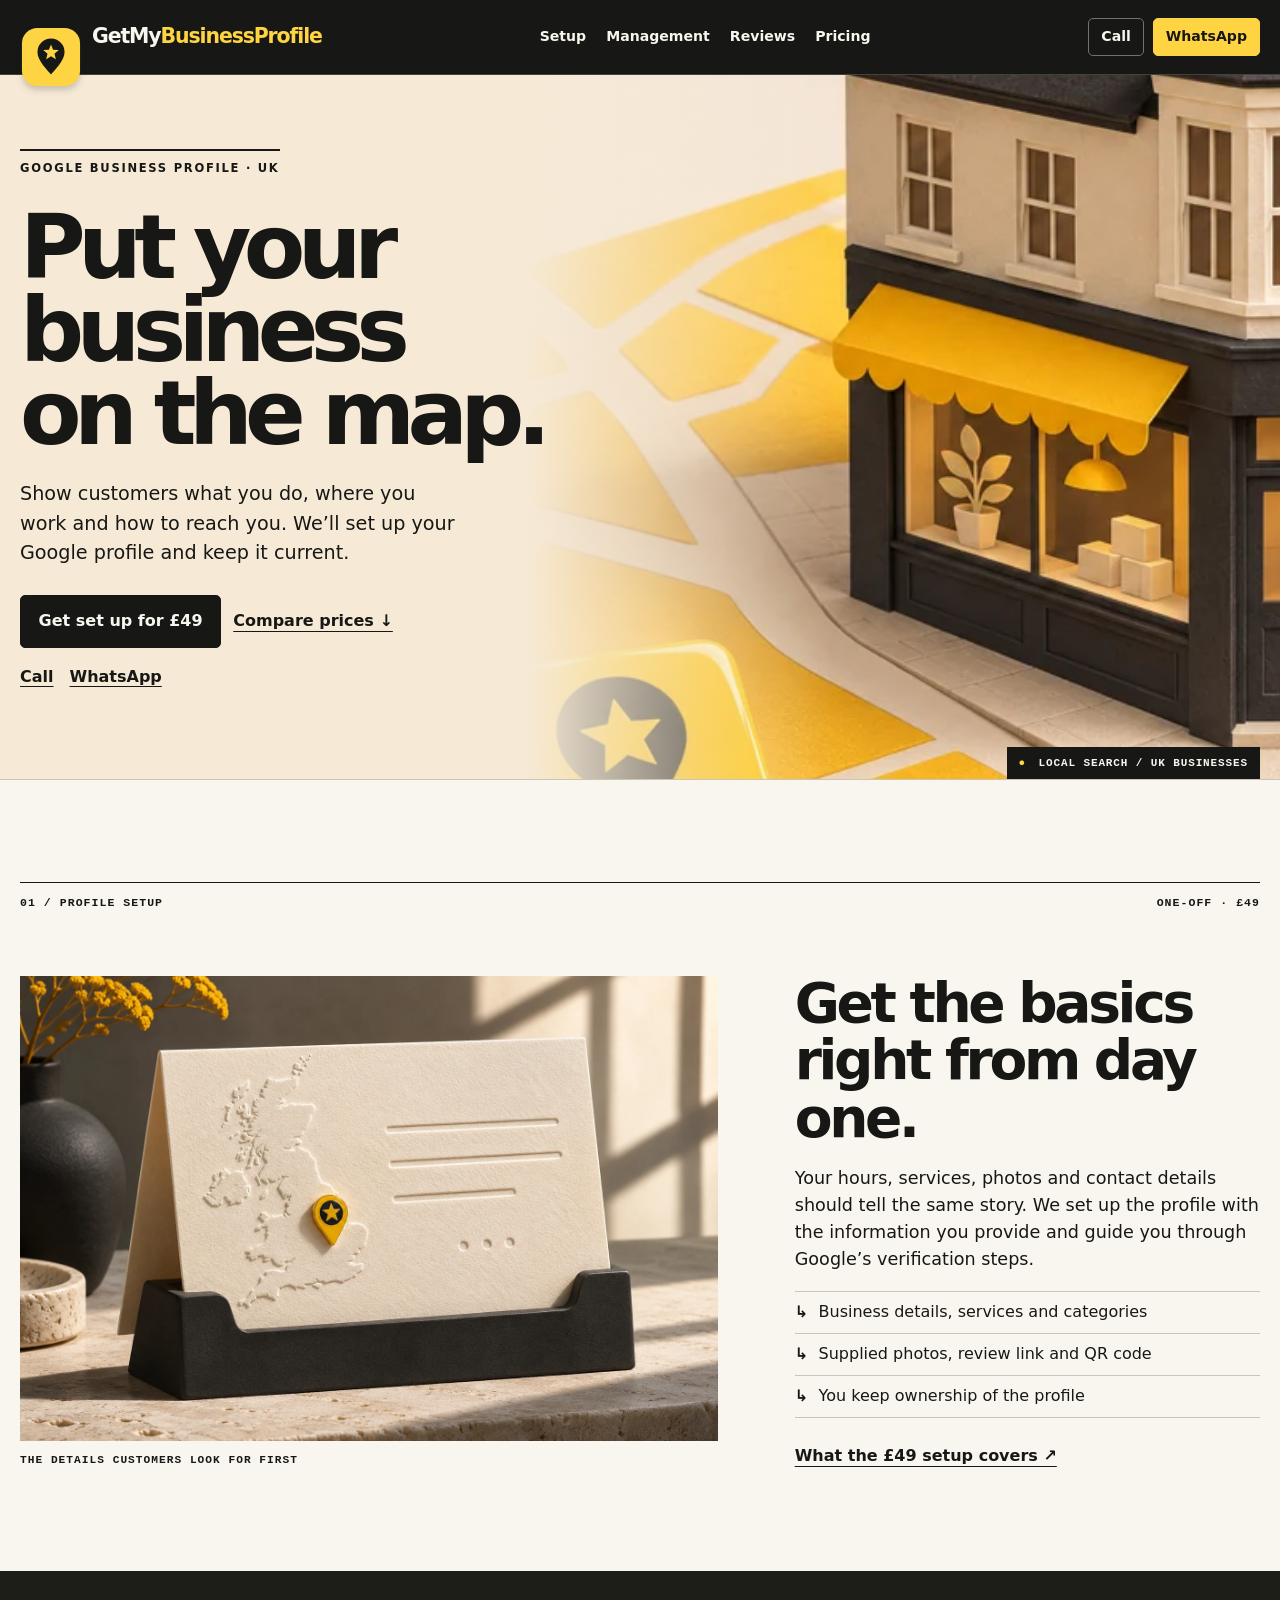
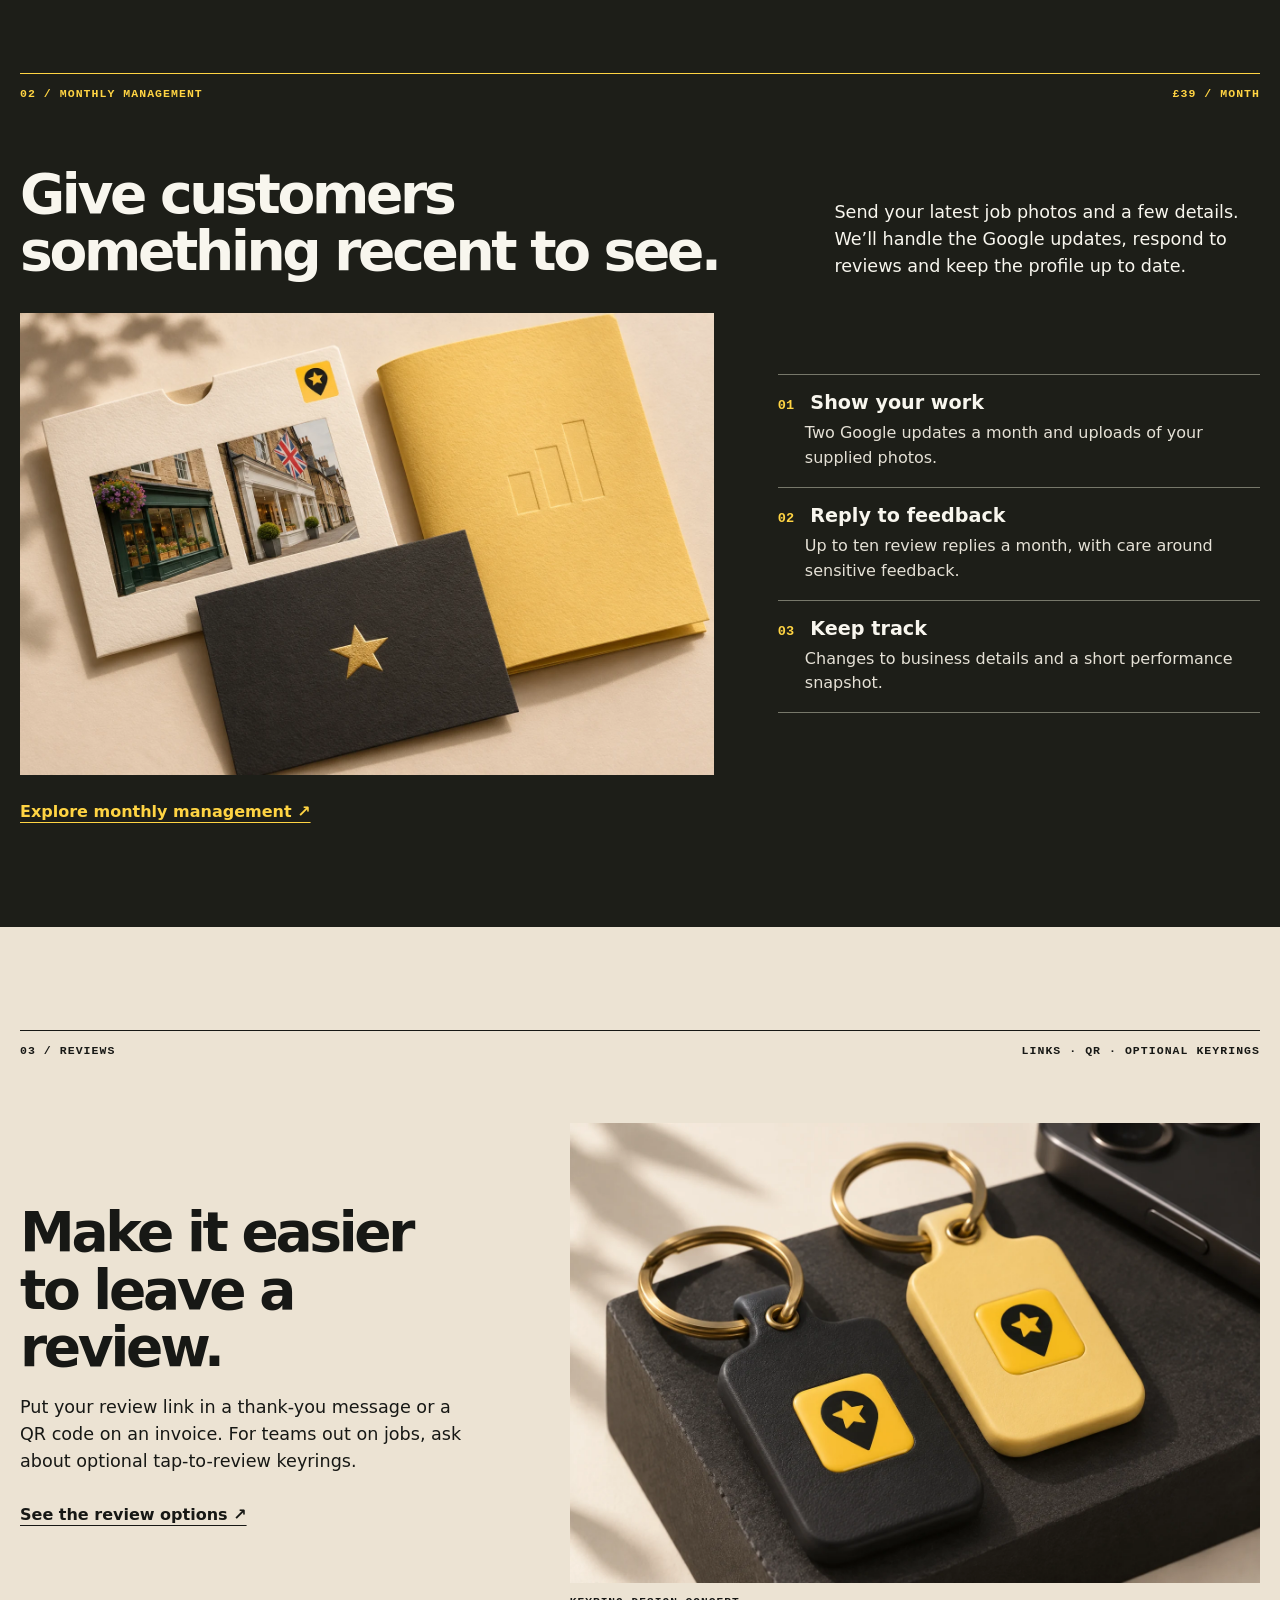
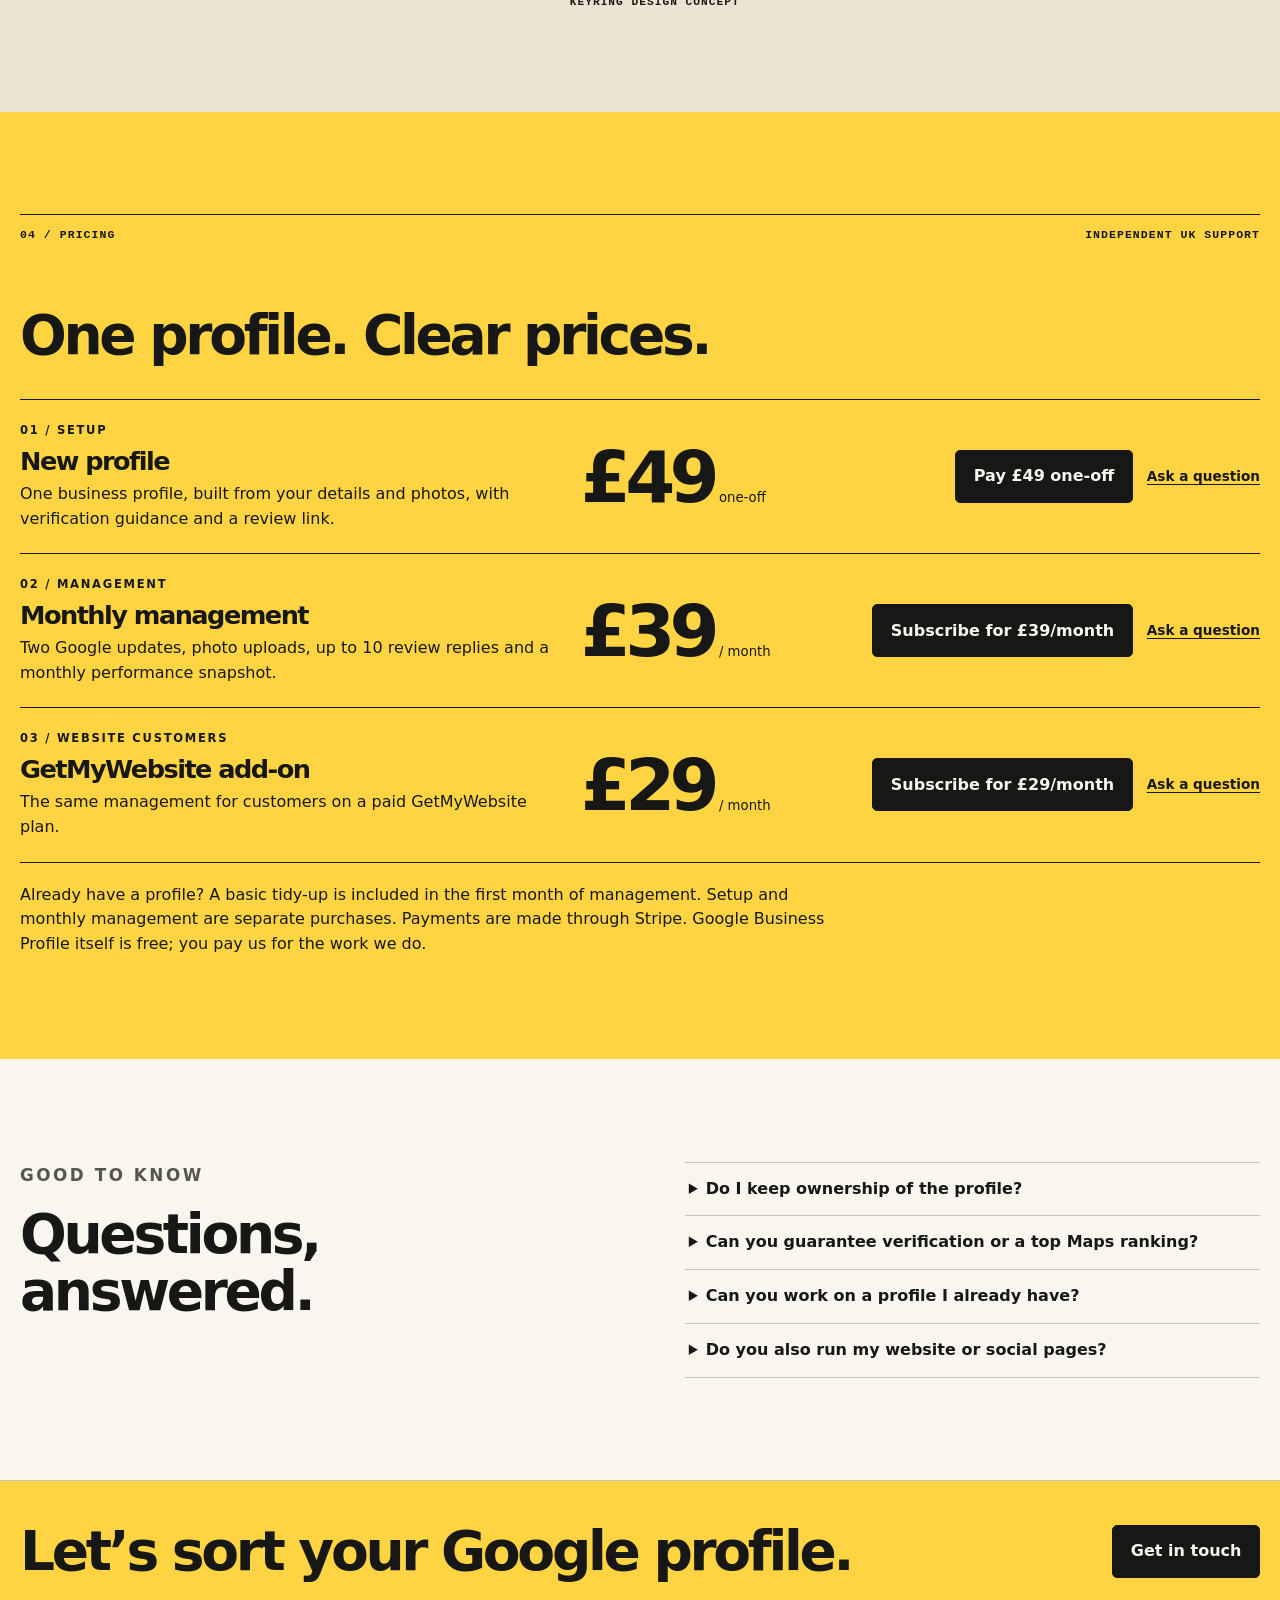
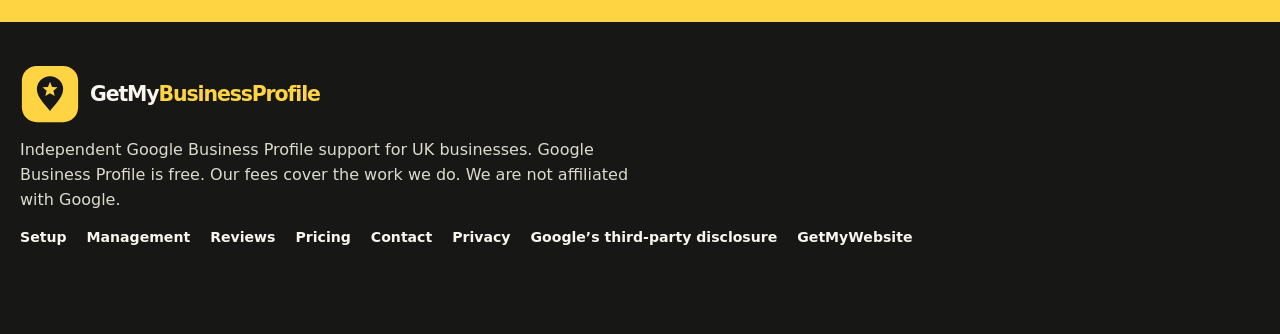
==== index.html @ 60c7c586 "Add GetMyBusinessProfile website" ====
<!doctype html><html lang="en-GB"><head><meta charset="utf-8"><meta name="viewport" content="width=device-width,initial-scale=1"><title>Google Business Profile Setup &amp; Management UK | GetMyBusinessProfile</title><meta name="description" content="Get help with Google Business Profile setup for £49 and management for £39 per month. UK service for updates, photos, review replies and reporting."><meta name="robots" content="index,follow,max-image-preview:large"><link rel="canonical" href="https://getmybusinessprofile.co.uk/">
<meta property="og:type" content="website"><meta property="og:locale" content="en_GB"><meta property="og:site_name" content="GetMyBusinessProfile"><meta property="og:title" content="Google Business Profile Setup &amp; Management UK | GetMyBusinessProfile"><meta property="og:description" content="Get help with Google Business Profile setup for £49 and management for £39 per month. UK service for updates, photos, review replies and reporting."><meta property="og:url" content="https://getmybusinessprofile.co.uk/"><meta property="og:image" content="https://getmybusinessprofile.co.uk/assets/share.jpg"><meta property="og:image:secure_url" content="https://getmybusinessprofile.co.uk/assets/share.jpg"><meta property="og:image:width" content="1200"><meta property="og:image:height" content="630"><meta property="og:image:alt" content="GetMyBusinessProfile: £49 setup and £39 monthly management beside a miniature shop">
<meta name="twitter:card" content="summary_large_image"><meta name="twitter:title" content="Google Business Profile Setup &amp; Management UK | GetMyBusinessProfile"><meta name="twitter:description" content="Get help with Google Business Profile setup for £49 and management for £39 per month. UK service for updates, photos, review replies and reporting."><meta name="twitter:image" content="https://getmybusinessprofile.co.uk/assets/share.jpg"><meta name="twitter:image:alt" content="GetMyBusinessProfile setup and management prices">
<link rel="icon" href="./assets/brand/favicon.svg" type="image/svg+xml"><link rel="stylesheet" href="./style.css"><script src="./contact-config.js" defer></script><script src="./site.js" defer></script><script type="application/ld+json">{"@context": "https://schema.org", "@graph": [{"@type": "Organization", "@id": "https://getmybusinessprofile.co.uk/#organisation", "name": "GetMyBusinessProfile", "url": "https://getmybusinessprofile.co.uk/", "logo": "https://getmybusinessprofile.co.uk/assets/brand/icon.svg", "areaServed": {"@type": "Country", "name": "United Kingdom"}, "telephone": "+447367856186"}, {"@type": "WebSite", "@id": "https://getmybusinessprofile.co.uk/#website", "url": "https://getmybusinessprofile.co.uk/", "name": "GetMyBusinessProfile", "publisher": {"@id": "https://getmybusinessprofile.co.uk/#organisation"}, "inLanguage": "en-GB"}, {"@type": "WebPage", "@id": "https://getmybusinessprofile.co.uk/#page", "url": "https://getmybusinessprofile.co.uk/", "name": "Google Business Profile Setup & Management UK | GetMyBusinessProfile", "description": "Get help with Google Business Profile setup for £49 and management for £39 per month. UK service for updates, photos, review replies and reporting.", "inLanguage": "en-GB", "isPartOf": {"@id": "https://getmybusinessprofile.co.uk/#website"}}]}</script></head><body><a class="skip" href="#main">Skip to content</a><header class="header"><div class="wrap nav-inner"><a class="wordmark" href="./" aria-label="GetMyBusinessProfile home"><img src="./assets/brand/icon.svg" alt="" width="60" height="60"><span>GetMy<b>BusinessProfile</b></span></a><button type="button" class="menu" aria-expanded="false" aria-controls="navigation">Menu</button><nav id="navigation" aria-label="Main"><a href="./google-business-profile-setup/">Setup</a><a href="./google-business-profile-management/">Management</a><a href="./google-review-keyrings/">Reviews</a><a href="./#pricing">Pricing</a></nav><div class="head-contact"><a href="tel:+447367856186">Call</a><a href="https://wa.me/447367856186?text=Hello%2C%20I%27d%20like%20help%20with%20my%20Google%20Business%20Profile.">WhatsApp</a></div></div></header><main id="main">
<section class="hero flagship" aria-labelledby="home-heading">
 <picture><source media="(max-width:620px)" srcset="./assets/artwork/hero-mobile.webp"><img src="./assets/artwork/hero.webp" width="1536" height="1024" alt="Miniature British corner shop on a yellow street map" fetchpriority="high"></picture>
 <div class="wrap flagship-inner"><div class="flagship-copy"><p class="eyebrow">GOOGLE BUSINESS PROFILE · UK</p>
 <h1 id="home-heading">Put your business <em>on the map.</em></h1>
 <p>Show customers what you do, where you work and how to reach you. We’ll set up your Google profile and keep it current.</p>
 <div class="actions"><a class="button " href="https://buy.stripe.com/6oU7sMepaanxh0xfvUf3a0g">Get set up for £49</a><a class="text-link" href="#pricing">Compare prices ↓</a></div>
 <div class="hero-contact"><a href="tel:+447367856186">Call</a><a href="https://wa.me/447367856186?text=Hello%2C%20I%27d%20like%20help%20with%20my%20Google%20Business%20Profile.">WhatsApp</a></div></div>
 <div class="map-label"><span aria-hidden="true">●</span> LOCAL SEARCH / UK BUSINESSES</div></div>
</section>
<section class="setup-story"><div class="wrap"><div class="section-index"><span>01 / PROFILE SETUP</span><span>ONE-OFF · £49</span></div>
 <div class="setup-layout"><figure class="setup-figure"><img src="./assets/artwork/profile-setup.webp" alt="Embossed business information card with a branded location pin" width="1536" height="1024" loading="lazy" decoding="async"><figcaption>THE DETAILS CUSTOMERS LOOK FOR FIRST</figcaption></figure>
 <div class="setup-copy"><h2>Get the basics right from day one.</h2><p>Your hours, services, photos and contact details should tell the same story. We set up the profile with the information you provide and guide you through Google’s verification steps.</p><ul><li>Business details, services and categories</li><li>Supplied photos, review link and QR code</li><li>You keep ownership of the profile</li></ul><a class="text-link" href="./google-business-profile-setup/">What the £49 setup covers ↗</a></div></div></div></section>
<section class="monthly-story"><div class="wrap"><div class="section-index"><span>02 / MONTHLY MANAGEMENT</span><span>£39 / MONTH</span></div>
 <div class="monthly-heading"><h2>Give customers<br>something recent to see.</h2><p>Send your latest job photos and a few details. We’ll handle the Google updates, respond to reviews and keep the profile up to date.</p></div>
 <div class="monthly-layout"><div class="monthly-media"><img src="./assets/artwork/monthly-management.webp" alt="Branded stationery representing job photos, review replies and reporting" width="1536" height="1024" loading="lazy" decoding="async"></div>
 <dl class="monthly-ledger"><div><dt>01 <span>Show your work</span></dt><dd>Two Google updates a month and uploads of your supplied photos.</dd></div><div><dt>02 <span>Reply to feedback</span></dt><dd>Up to ten review replies a month, with care around sensitive feedback.</dd></div><div><dt>03 <span>Keep track</span></dt><dd>Changes to business details and a short performance snapshot.</dd></div></dl></div>
 <a class="text-link" href="./google-business-profile-management/">Explore monthly management ↗</a></div></section>
<section class="review-story"><div class="wrap"><div class="section-index"><span>03 / REVIEWS</span><span>LINKS · QR · OPTIONAL KEYRINGS</span></div>
 <div class="review-layout"><div><h2>Make it easier to leave a review.</h2><p>Put your review link in a thank-you message or a QR code on an invoice. For teams out on jobs, ask about optional tap-to-review keyrings.</p><a class="text-link" href="./google-review-keyrings/">See the review options ↗</a></div><figure><img src="./assets/artwork/review-keyrings.webp" alt="Concept artwork of branded tap-to-review keyrings" width="1536" height="1024" loading="lazy" decoding="async"><figcaption>KEYRING DESIGN CONCEPT</figcaption></figure></div></div></section>
<section class="pricing rate-sheet" id="pricing"><div class="wrap"><div class="section-index"><span>04 / PRICING</span><span>INDEPENDENT UK SUPPORT</span></div>
 <h2>One profile. Clear prices.</h2><div class="rate-list"><article><div><p class="eyebrow">01 / SETUP</p><h3>New profile</h3><p>One business profile, built from your details and photos, with verification guidance and a review link.</p></div><p class="price"><b>£49</b> <span>one-off</span></p><div class="checkout-actions"><a class="button " href="https://buy.stripe.com/6oU7sMepaanxh0xfvUf3a0g">Pay £49 one-off</a><a class="checkout-question" href="./contact/?service=New%20profile%20setup">Ask a question</a></div></article><article><div><p class="eyebrow">02 / MANAGEMENT</p><h3>Monthly management</h3><p>Two Google updates, photo uploads, up to 10 review replies and a monthly performance snapshot.</p></div><p class="price"><b>£39</b> <span>/ month</span></p><div class="checkout-actions"><a class="button " href="https://buy.stripe.com/4gM9AUa8UfHR11zgzYf3a0i">Subscribe for £39/month</a><a class="checkout-question" href="./contact/?service=Monthly%20management">Ask a question</a></div></article><article><div><p class="eyebrow">03 / WEBSITE CUSTOMERS</p><h3>GetMyWebsite add-on</h3><p>The same management for customers on a paid GetMyWebsite plan.</p></div><p class="price"><b>£29</b> <span>/ month</span></p><div class="checkout-actions"><a class="button " href="https://buy.stripe.com/5kQ00kftedzJcKh2J8f3a0h">Subscribe for £29/month</a><a class="checkout-question" href="./contact/?service=GetMyWebsite%20add-on">Ask a question</a></div></article></div>
 <p class="price-note">Already have a profile? A basic tidy-up is included in the first month of management. Setup and monthly management are separate purchases. Payments are made through Stripe. Google Business Profile itself is free; you pay us for the work we do.</p></div></section>
<section class="band faq"><div class="wrap detail"><div><p class="eyebrow">GOOD TO KNOW</p><h2>Questions, answered.</h2></div><div><details><summary>Do I keep ownership of the profile?</summary><p>Yes. You remain the owner and can give us manager access. We never need your Google password.</p></details><details><summary>Can you guarantee verification or a top Maps ranking?</summary><p>No. Google determines how you verify and where a profile appears. We help with the setup and keep your details current.</p></details><details><summary>Can you work on a profile I already have?</summary><p>Yes. Start with management and we’ll include a basic tidy-up in the first month.</p></details><details><summary>Do you also run my website or social pages?</summary><p>This service covers Google Business Profile. Website work, Facebook posting and suspension recovery are separate.</p></details></div></div></section><section class="end"><div class="wrap end-inner"><h2>Let’s sort your Google profile.</h2><a class="button " href="./contact/">Get in touch</a></div></section></main><footer><div class="wrap foot"><a class="wordmark" href="./" aria-label="GetMyBusinessProfile home"><img src="./assets/brand/icon.svg" alt="" width="60" height="60"><span>GetMy<b>BusinessProfile</b></span></a><p>Independent Google Business Profile support for UK businesses. Google Business Profile is free. Our fees cover the work we do. We are not affiliated with Google.</p><nav aria-label="Footer"><a href="./google-business-profile-setup/">Setup</a><a href="./google-business-profile-management/">Management</a><a href="./google-review-keyrings/">Reviews</a><a href="./#pricing">Pricing</a><a href="./contact/">Contact</a><a href="./privacy/">Privacy</a><a href="https://support.google.com/business/answer/7163406?hl=en-GB">Google’s third-party disclosure</a><a href="https://getmywebsite.uk/">GetMyWebsite</a></nav></div></footer><aside class="float-contact" aria-label="Quick contact" hidden><a href="tel:+447367856186">Call</a><a href="https://wa.me/447367856186?text=Hello%2C%20I%27d%20like%20help%20with%20my%20Google%20Business%20Profile.">WhatsApp</a></aside></body></html>
---- style.css ----
@import url('./assets/brand/tokens.css');
*,*::before,*::after{box-sizing:border-box}
:root{--paper:#f8f6ee;--ink:#171815;--yellow:#ffd443;--line:#c9c5b7;--muted:#55574f}
body{margin:0;color:var(--ink);background:var(--paper);font:16px/1.55 system-ui,sans-serif}
.wrap{width:min(100% - 2.5rem,1240px);margin-inline:auto}
a{color:inherit}a:hover{text-decoration-thickness:2px}
button,input,select,textarea{font:inherit}button{cursor:pointer}
:focus-visible{outline:3px solid #9b6500;outline-offset:5px}
[hidden]{display:none!important}
.skip{position:fixed;z-index:50;top:-5rem;left:1rem;background:var(--yellow);padding:1rem}.skip:focus{top:1rem}
.header{position:sticky;top:0;z-index:10;background:var(--ink);color:var(--paper);border-bottom:1px solid #424239}
.nav-inner{min-height:74px;display:flex;gap:24px;align-items:center;justify-content:space-between}
.wordmark{display:inline-flex;align-items:center;gap:10px;text-decoration:none;font-size:clamp(13px,1.6vw,21px);font-weight:800;letter-spacing:-.055em;white-space:nowrap}
.wordmark b{color:var(--yellow)}
.wordmark img{flex:none}.header .wordmark img{position:relative;top:12px;width:62px;height:62px;filter:drop-shadow(0 4px 3px #17181533)}
nav{display:flex;gap:20px}nav a,.head-contact a{font-size:.88rem;font-weight:700;text-decoration:none}nav a:hover{text-decoration:underline}
.head-contact{display:flex;gap:9px;align-items:center}.head-contact a{padding:7px 12px;border:1px solid #747368;border-radius:5px}.head-contact a:last-child{background:var(--yellow);border-color:var(--yellow);color:var(--ink)}
.menu{display:none}
.hero{border-bottom:1px solid var(--line)}.hero-inner{padding-block:clamp(64px,9vw,140px);display:grid;grid-template-columns:.95fr 1.05fr;gap:clamp(30px,5vw,86px);align-items:center}.hero-copy{min-width:0}
.hero picture,.hero-inner>img{display:block;width:100%}.hero img,.art img{width:100%;height:auto;display:block}.home-hero picture{box-shadow:12px 12px 0 #f0e5b9}
.inside-hero .hero-inner:not(:has(img)){grid-template-columns:minmax(0,780px)}
.eyebrow{font-size:.72rem;font-weight:800;letter-spacing:.15em;margin:0 0 18px}
h1,h2,h3{margin:0 0 16px;line-height:1.04;letter-spacing:-.06em}
h1{font-size:clamp(43px,6.1vw,90px)}h1 em{font-style:normal;color:#685315}h2{font-size:clamp(33px,4.3vw,61px)}h3{font-size:1.6rem}
.lead{font-size:clamp(16px,1.6vw,21px);color:var(--muted);max-width:48ch}
.actions{display:flex;flex-wrap:wrap;gap:12px;margin-top:27px}.actions:empty{display:none}
.button{display:inline-flex;align-items:center;justify-content:center;padding:.82rem 1.1rem;background:var(--yellow);color:var(--ink);border:1px solid var(--ink);border-radius:5px;font-weight:800;text-decoration:none;text-align:center;min-height:46px}.button:hover{background:#ffdf70}.button.secondary{background:transparent}.button.secondary:hover{background:#efe6c2}
.signal{background:var(--ink);color:var(--yellow)}.signal .wrap{display:flex;justify-content:space-between;flex-wrap:wrap;gap:10px;padding-block:17px}.signal span{font-size:.72rem;font-weight:800;letter-spacing:.11em}
.band{padding-block:clamp(54px,8vw,118px);border-bottom:1px solid var(--line)}
.split,.detail{display:grid;grid-template-columns:1fr 1fr;gap:clamp(30px,7vw,105px);align-items:center}.split.reverse .art{order:2}.split p:not(.eyebrow),.detail p{max-width:48ch;color:var(--muted);font-size:1.05rem}.text-link{display:inline-block;margin-top:10px;text-underline-offset:.3em;font-weight:800}.text-link span{margin-left:6px}
.pricing{background:#f1e6b9;padding-block:clamp(52px,8vw,108px);scroll-margin-top:90px}.prices{display:grid;grid-template-columns:repeat(3,1fr);margin-top:42px;border-top:1px solid var(--ink);border-bottom:1px solid var(--ink)}.prices article{padding:23px clamp(15px,2.6vw,38px);display:flex;flex-direction:column}.prices article+article{border-left:1px solid var(--ink)}.prices article p:not(.price,.eyebrow){max-width:34ch;flex:1}.prices .button{align-self:start}.price{margin:.5rem 0}.price b{font-size:clamp(48px,6vw,85px);letter-spacing:-.08em;line-height:1}.price span{font-size:.83rem}.price-note{margin:20px 0 0;max-width:80ch}
.detail{align-items:start}.detail dl{margin:0}.detail dt{border-top:1px solid var(--line);padding-top:14px;font-weight:850;font-size:1.12rem}.detail dd{margin:6px 0 18px;color:var(--muted)}details{border-top:1px solid var(--line)}details:last-child{border-bottom:1px solid var(--line)}summary{padding:14px 4px;font-weight:800;cursor:pointer}details p{padding:0 4px 12px;margin:0}
.end{background:var(--yellow);padding-block:42px}.end-inner{display:flex;align-items:center;justify-content:space-between;gap:20px}.end h2{margin:0}.end .button{background:var(--ink);color:var(--paper);white-space:nowrap}
#enquiry{scroll-margin-top:92px}form{display:grid;gap:14px}label{display:grid;gap:4px;font-weight:750}label small{font-weight:400}input,select,textarea{background:#fffdf7;border:1px solid #858177;border-radius:4px;color:var(--ink);width:100%;padding:.65rem;min-height:45px}.form-note{margin:0;font-size:.85rem!important}
footer{background:var(--ink);color:var(--paper);padding-block:42px 85px}.foot{display:grid;gap:14px}.foot p{max-width:60ch;margin:0;color:#dddbd0}.foot nav{flex-wrap:wrap}
.float-contact{position:fixed;right:16px;bottom:max(16px,env(safe-area-inset-bottom));z-index:9;display:flex;gap:5px;padding:5px;border-radius:8px;background:var(--ink);box-shadow:0 6px 24px #0004}.float-contact a{color:var(--paper);padding:.52rem .8rem;text-decoration:none;font-weight:800}.float-contact a:last-child{color:var(--ink);background:var(--yellow);border-radius:5px}
@media(max-width:940px){.nav-inner{gap:12px}.menu{display:block;color:var(--paper);background:transparent;border:1px solid #858177;border-radius:4px;padding:6px 10px;margin-left:auto}.nav-inner nav{display:none;position:absolute;top:100%;left:0;right:0;background:var(--ink);padding:20px;flex-wrap:wrap}.nav-inner nav.open{display:flex}.header .wordmark img{width:53px;height:53px}.head-contact a{padding:5px 8px}}
@media(max-width:690px){.hero-inner,.split,.detail{grid-template-columns:1fr}.hero-inner{padding-block:54px 43px}.split.reverse .art{order:0}.prices{grid-template-columns:1fr}.prices article+article{border-left:0;border-top:1px solid var(--ink)}.end-inner{align-items:flex-start;flex-direction:column}.signal .wrap{justify-content:flex-start;gap:8px 20px}}
@media(max-width:500px){.wrap{width:calc(100% - 2rem)}.header .head-contact{display:none}.header .wordmark{font-size:17px}.nav-inner{min-height:62px}.home-hero picture{box-shadow:6px 6px 0 #f0e5b9}}
.hero-contact{display:flex;gap:16px;margin-top:17px;font-weight:750}.hero-contact a{text-underline-offset:4px}

/* GetMyBusinessProfile visual identity: map, field notes and a rate sheet. */
.header .wordmark img{top:20px}
.flagship{position:relative;isolation:isolate;overflow:hidden;background:#f6ead7;color:#171815;min-height:clamp(540px,53vw,790px);display:grid;align-items:center}
.flagship picture{position:absolute;inset:0 0 0 37%;z-index:-2}
.flagship picture img{height:100%;width:100%;object-fit:cover;object-position:56% 55%}
.flagship::after{content:"";position:absolute;inset:0;z-index:-1;background:linear-gradient(90deg,#f6ead7 0%,#f6ead7 36%,#f6ead7 41%,#f6ead700 65%)}
.flagship-inner{padding-block:74px 89px;position:relative}
.flagship-copy{max-width:610px;width:50%}
.flagship .eyebrow{display:inline-block;border-top:2px solid var(--ink);padding-top:9px}
.flagship h1{font-size:clamp(52px,7vw,105px);line-height:.93;letter-spacing:-.085em;margin:10px 0 23px}
.flagship h1 em{color:inherit;display:block}
.flagship-copy>p:not(.eyebrow){font-size:clamp(16px,1.5vw,21px);max-width:36ch}
.flagship .text-link{align-self:center;margin:0}
.flagship .button{background:var(--ink);color:var(--paper)}.flagship .button:hover{background:#3a372e}
.map-label{position:absolute;right:0;bottom:0;font:700 11px/1.3 ui-monospace,monospace;letter-spacing:.08em;background:var(--ink);color:var(--paper);padding:9px 12px}
.map-label span{color:var(--yellow);margin-right:5px}
.section-index{display:flex;justify-content:space-between;gap:12px;border-top:1px solid currentColor;padding-top:13px;margin-bottom:clamp(28px,5vw,68px);font:750 .72rem/1.3 ui-monospace,monospace;letter-spacing:.09em}
.setup-story,.monthly-story,.review-story,.rate-sheet{padding-block:clamp(55px,8vw,110px)}
.setup-layout{display:grid;grid-template-columns:1.2fr .8fr;gap:clamp(25px,6vw,100px);align-items:center}
.setup-figure,.review-layout figure{margin:0}.setup-figure img,.monthly-media img,.review-layout img{width:100%;height:auto;display:block}
.setup-figure figcaption,.review-layout figcaption{font:700 .7rem/1.3 ui-monospace,monospace;letter-spacing:.09em;padding-top:12px}
.setup-copy p,.review-layout p,.monthly-heading p{max-width:42ch;font-size:1.1rem}
.setup-copy ul{list-style:none;padding:0;border-top:1px solid var(--line)}
.setup-copy li{padding:8px 0;border-bottom:1px solid var(--line)}
.setup-copy li::before{content:"↳";margin-right:.65rem;font-weight:900}
.monthly-story{background:#1d1e18;color:#f8f6ee}
.monthly-story .section-index,.monthly-story .text-link,.monthly-ledger dt{color:var(--yellow)}
.monthly-heading{display:grid;grid-template-columns:1.3fr .7fr;align-items:end;gap:24px;margin-bottom:32px}
.monthly-heading h2{margin:0}.monthly-heading p{margin:0}
.monthly-layout{display:grid;grid-template-columns:1.18fr .82fr;gap:clamp(24px,5vw,80px);align-items:center}
.monthly-ledger{margin:0}.monthly-ledger>div{border-top:1px solid #77786a;padding:16px 0}.monthly-ledger>div:last-child{border-bottom:1px solid #77786a}
.monthly-ledger dt{font:700 .85rem/1.4 ui-monospace,monospace}.monthly-ledger dt span{font:800 1.2rem/1.25 system-ui;color:var(--paper);margin-left:8px}
.monthly-ledger dd{margin:6px 0 0 27px;color:#e5e1d6}
.monthly-story .text-link{margin-top:25px}
.review-story{background:#ece3d3}
.review-layout{display:grid;grid-template-columns:.8fr 1.2fr;gap:clamp(24px,7vw,105px);align-items:center}
.rate-sheet{background:var(--yellow)}
.rate-list{margin-top:35px;border-bottom:1px solid var(--ink)}
.rate-list article{display:grid;grid-template-columns:1.35fr .65fr 1fr;gap:28px;align-items:center;padding:22px 0;border-top:1px solid var(--ink)}
.rate-list article h3{margin-bottom:7px}.rate-list article p:not(.price){margin:0}.rate-list article .eyebrow{margin-bottom:8px!important}.rate-list .button{justify-self:end}.rate-list .price{white-space:nowrap}.rate-list .price b{font-size:clamp(44px,6vw,72px)}
@media(max-width:850px){.flagship-copy{width:57%}.flagship picture{left:37%}.rate-list article{grid-template-columns:1fr auto;gap:12px 24px}.rate-list .button{grid-column:1/-1;justify-self:start}}
@media(max-width:620px){.flagship{display:flex;flex-direction:column-reverse;min-height:0}.flagship picture{position:static;display:block;width:100%;z-index:auto}.flagship picture img{aspect-ratio:1.35;object-fit:cover;object-position:center 64%}.flagship::after,.map-label{display:none}.flagship-inner{padding-block:52px 28px}.flagship-copy{width:100%}.flagship h1{font-size:clamp(50px,11.6vw,70px)}.setup-layout,.monthly-heading,.monthly-layout,.review-layout{grid-template-columns:1fr}.setup-figure{order:2}.section-index{font-size:.65rem}.section-index span:last-child{text-align:right}.rate-list article{grid-template-columns:1fr}.rate-list .price{margin:0}.header .wordmark img{top:17px}}
.checkout-actions{display:flex;flex-wrap:wrap;align-items:center;gap:10px 14px}
.checkout-question{font-size:.85rem;font-weight:750;text-underline-offset:.2em}
.rate-list .checkout-actions{justify-self:end;justify-content:flex-end}
.rate-list .checkout-actions .button{background:var(--ink);color:var(--paper)}
.rate-list .checkout-actions .button:hover{background:#36372f}
#website-discount{scroll-margin-top:100px}
@media(max-width:850px){.rate-list .checkout-actions{grid-column:1/-1;justify-self:start;justify-content:flex-start}}
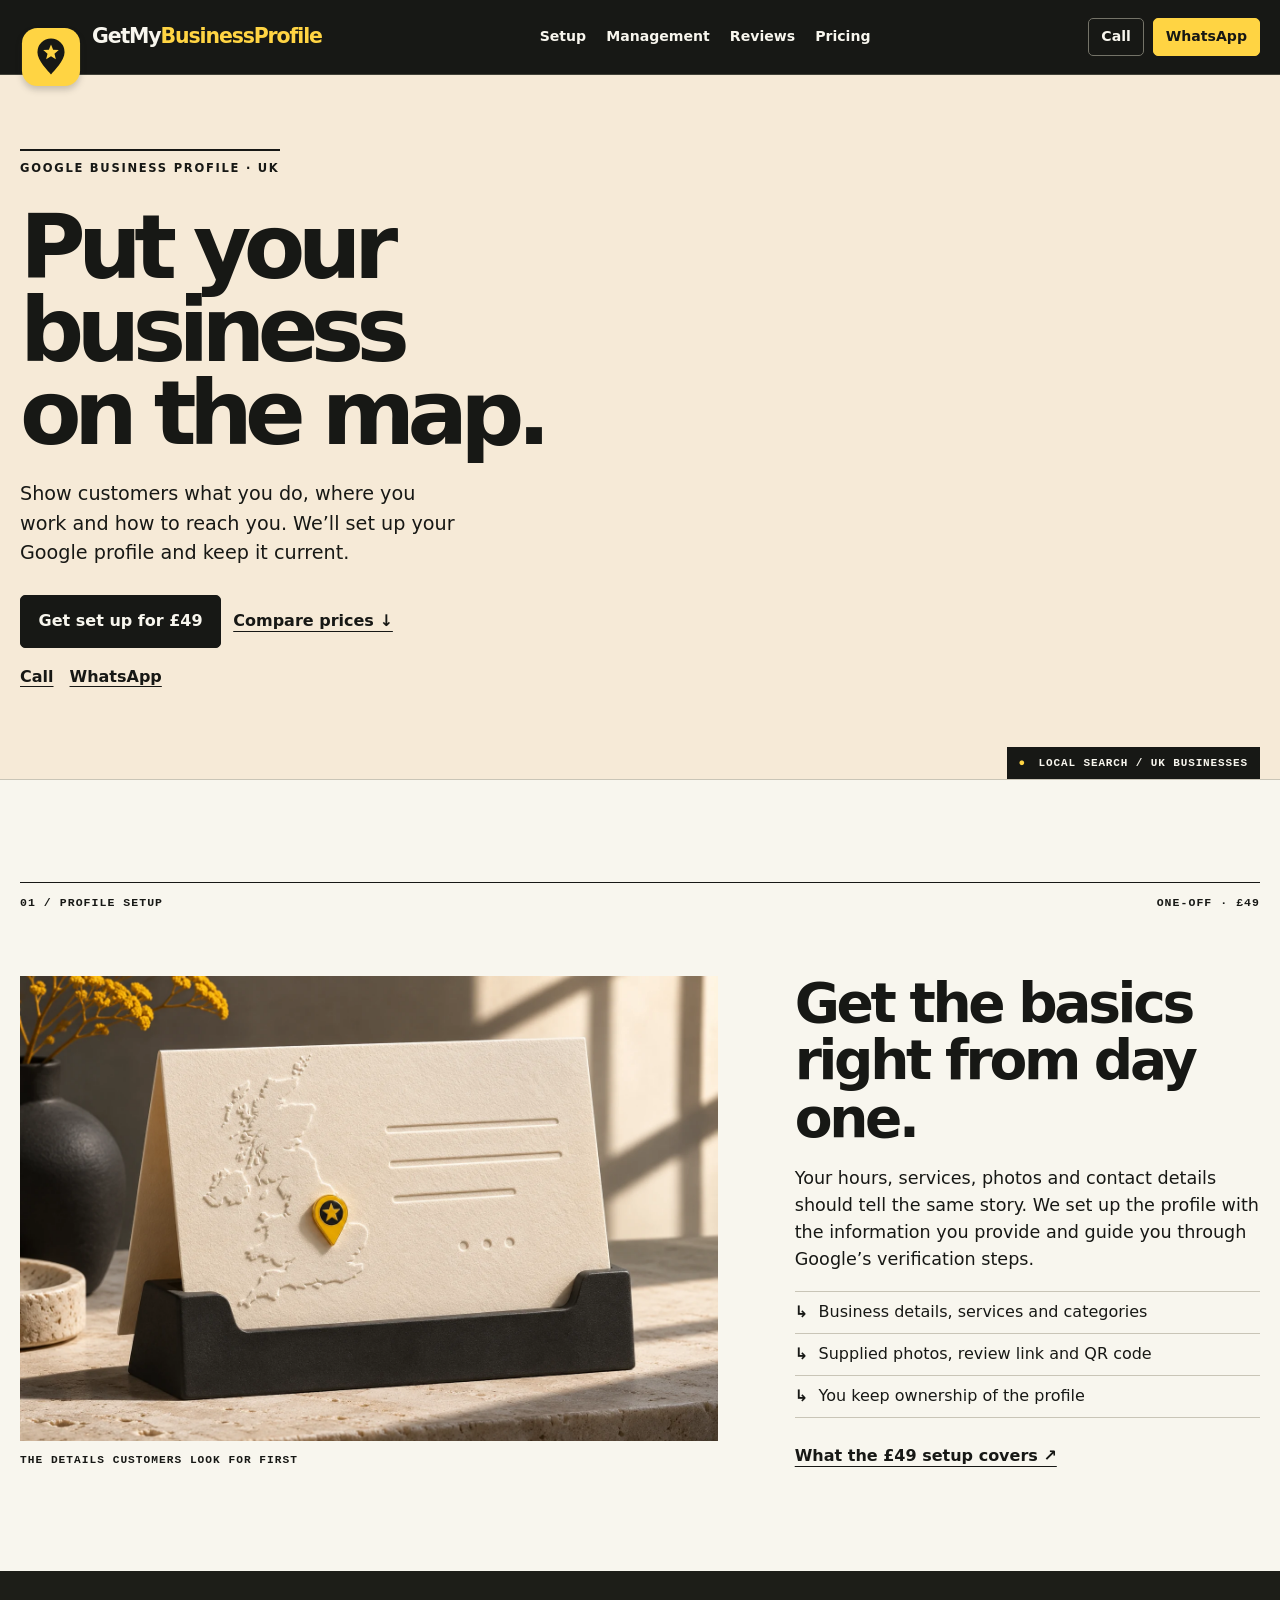
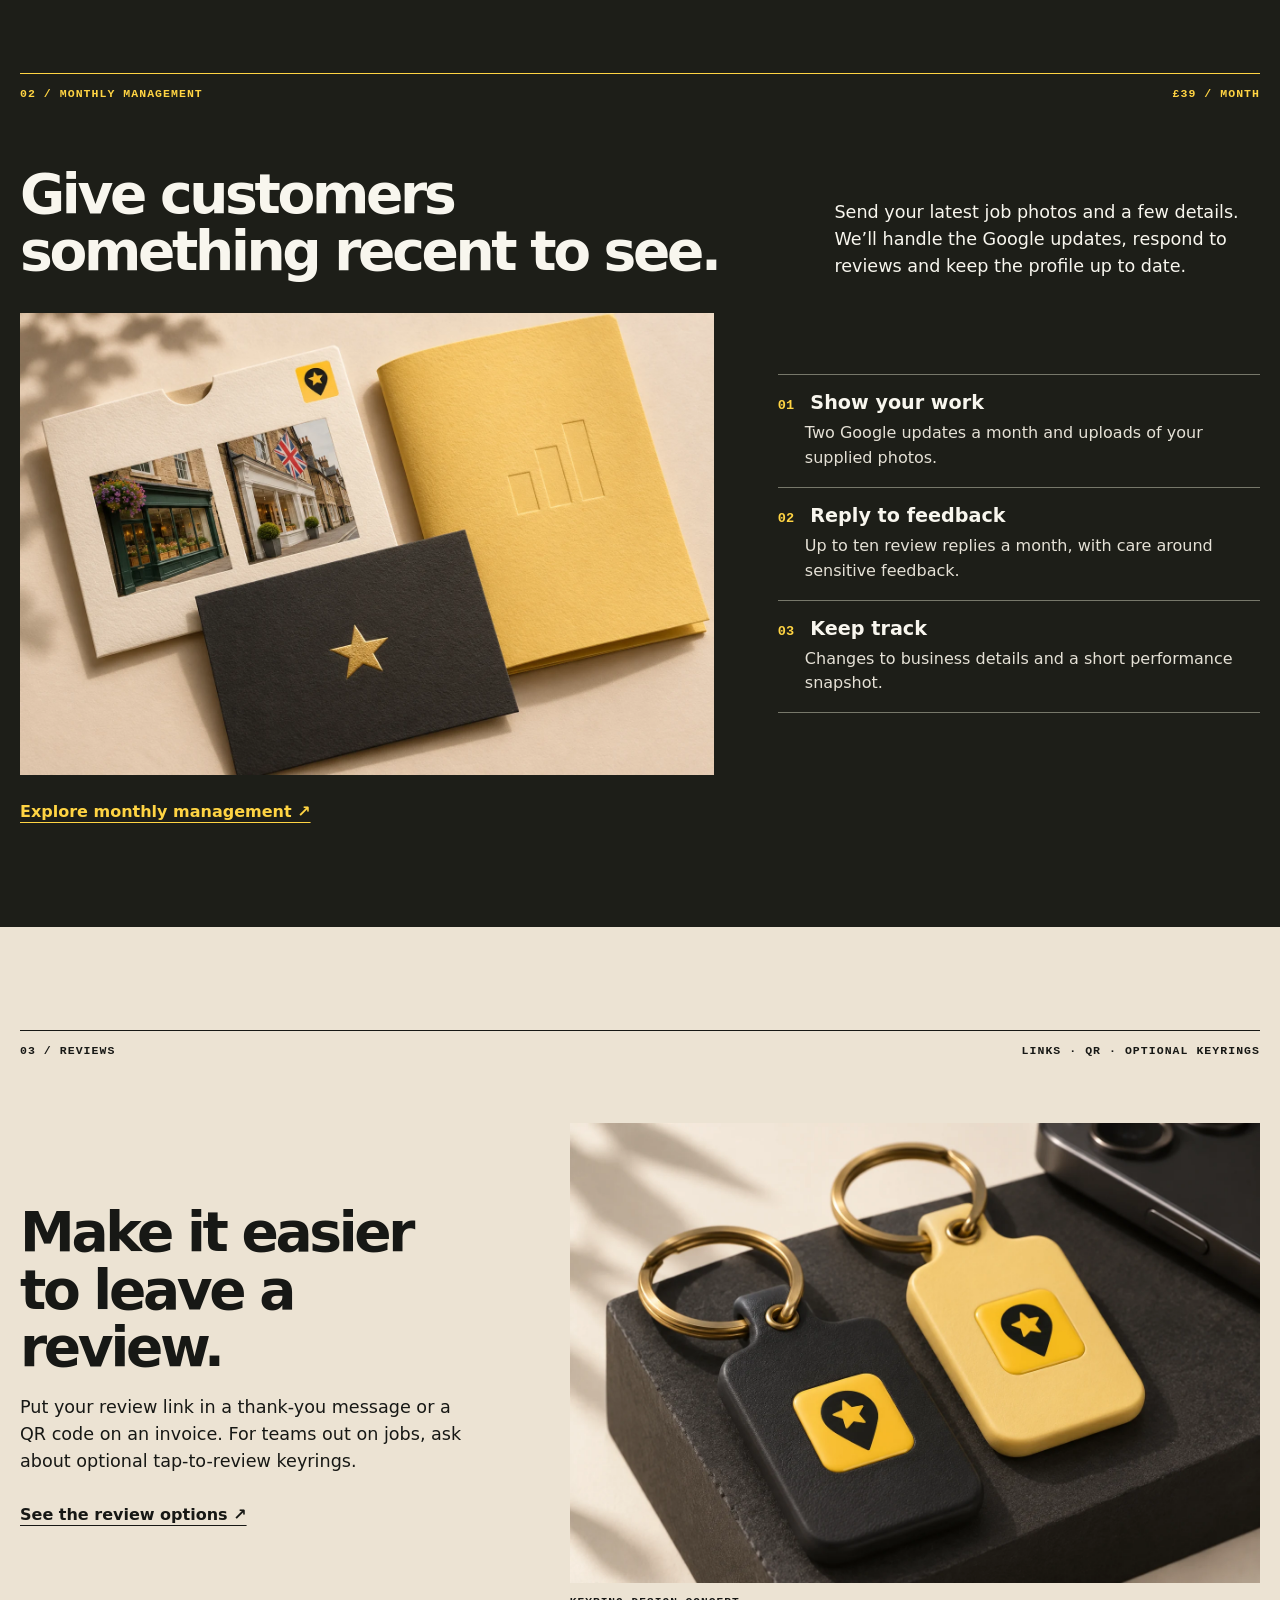
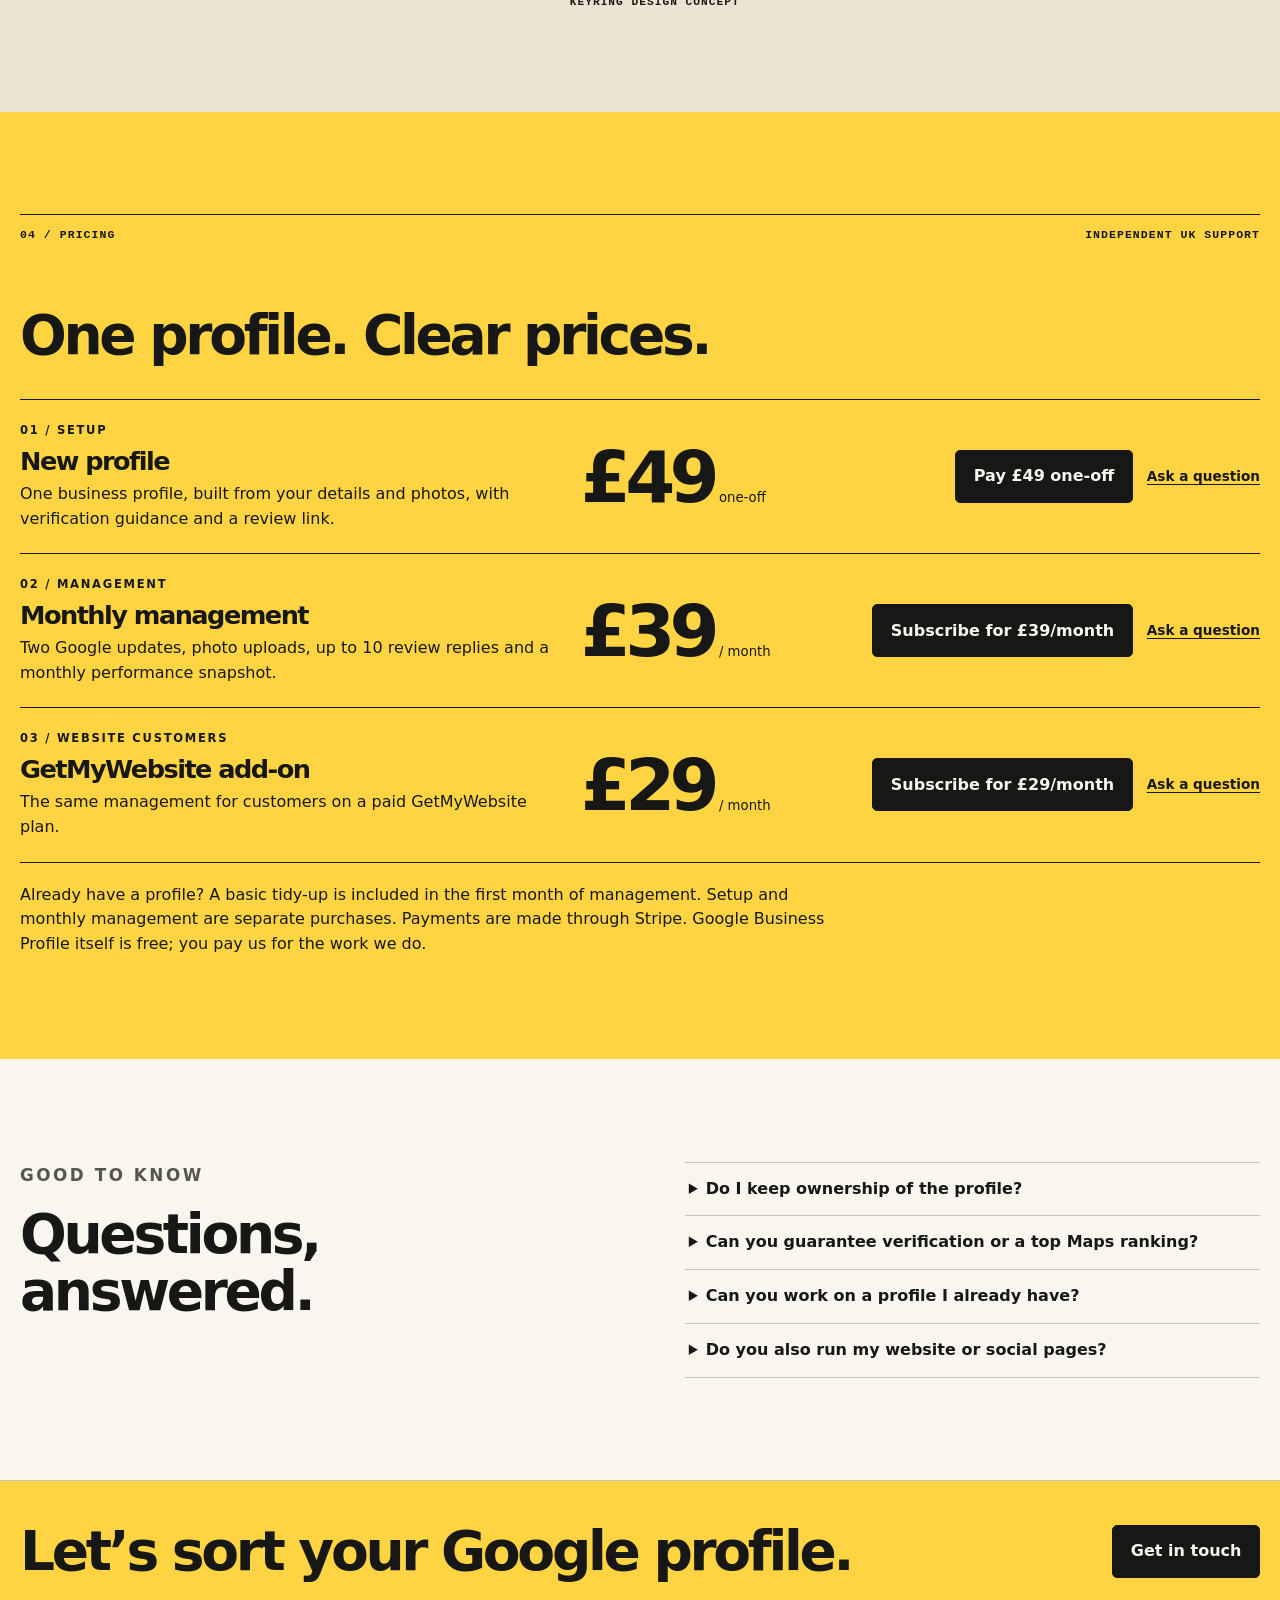
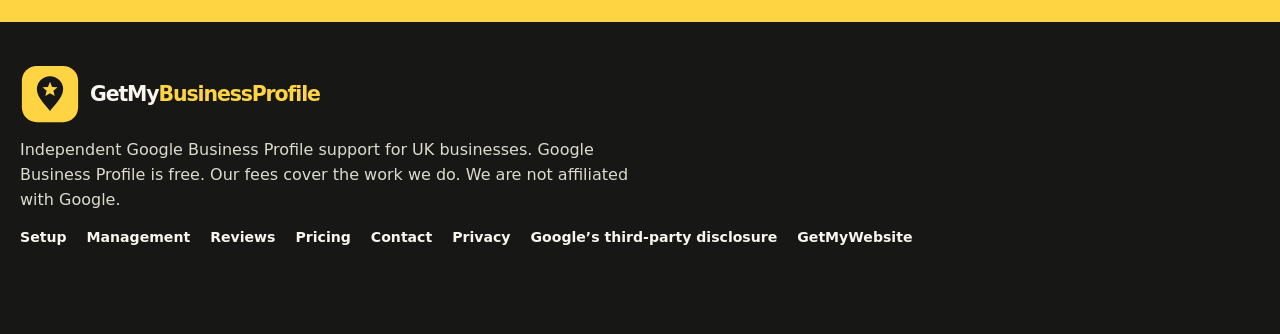
==== commit 77431a21: "Update site: AlliAI update" ====
--- a/index.html
+++ b/index.html
@@ -1,7 +1,10 @@
 <!doctype html><html lang="en-GB"><head><meta charset="utf-8"><meta name="viewport" content="width=device-width,initial-scale=1"><title>Google Business Profile Setup &amp; Management UK | GetMyBusinessProfile</title><meta name="description" content="Get help with Google Business Profile setup for £49 and management for £39 per month. UK service for updates, photos, review replies and reporting."><meta name="robots" content="index,follow,max-image-preview:large"><link rel="canonical" href="https://getmybusinessprofile.co.uk/">
 <meta property="og:type" content="website"><meta property="og:locale" content="en_GB"><meta property="og:site_name" content="GetMyBusinessProfile"><meta property="og:title" content="Google Business Profile Setup &amp; Management UK | GetMyBusinessProfile"><meta property="og:description" content="Get help with Google Business Profile setup for £49 and management for £39 per month. UK service for updates, photos, review replies and reporting."><meta property="og:url" content="https://getmybusinessprofile.co.uk/"><meta property="og:image" content="https://getmybusinessprofile.co.uk/assets/share.jpg"><meta property="og:image:secure_url" content="https://getmybusinessprofile.co.uk/assets/share.jpg"><meta property="og:image:width" content="1200"><meta property="og:image:height" content="630"><meta property="og:image:alt" content="GetMyBusinessProfile: £49 setup and £39 monthly management beside a miniature shop">
 <meta name="twitter:card" content="summary_large_image"><meta name="twitter:title" content="Google Business Profile Setup &amp; Management UK | GetMyBusinessProfile"><meta name="twitter:description" content="Get help with Google Business Profile setup for £49 and management for £39 per month. UK service for updates, photos, review replies and reporting."><meta name="twitter:image" content="https://getmybusinessprofile.co.uk/assets/share.jpg"><meta name="twitter:image:alt" content="GetMyBusinessProfile setup and management prices">
-<link rel="icon" href="./assets/brand/favicon.svg" type="image/svg+xml"><link rel="stylesheet" href="./style.css"><script src="./contact-config.js" defer></script><script src="./site.js" defer></script><script type="application/ld+json">{"@context": "https://schema.org", "@graph": [{"@type": "Organization", "@id": "https://getmybusinessprofile.co.uk/#organisation", "name": "GetMyBusinessProfile", "url": "https://getmybusinessprofile.co.uk/", "logo": "https://getmybusinessprofile.co.uk/assets/brand/icon.svg", "areaServed": {"@type": "Country", "name": "United Kingdom"}, "telephone": "+447367856186"}, {"@type": "WebSite", "@id": "https://getmybusinessprofile.co.uk/#website", "url": "https://getmybusinessprofile.co.uk/", "name": "GetMyBusinessProfile", "publisher": {"@id": "https://getmybusinessprofile.co.uk/#organisation"}, "inLanguage": "en-GB"}, {"@type": "WebPage", "@id": "https://getmybusinessprofile.co.uk/#page", "url": "https://getmybusinessprofile.co.uk/", "name": "Google Business Profile Setup & Management UK | GetMyBusinessProfile", "description": "Get help with Google Business Profile setup for £49 and management for £39 per month. UK service for updates, photos, review replies and reporting.", "inLanguage": "en-GB", "isPartOf": {"@id": "https://getmybusinessprofile.co.uk/#website"}}]}</script></head><body><a class="skip" href="#main">Skip to content</a><header class="header"><div class="wrap nav-inner"><a class="wordmark" href="./" aria-label="GetMyBusinessProfile home"><img src="./assets/brand/icon.svg" alt="" width="60" height="60"><span>GetMy<b>BusinessProfile</b></span></a><button type="button" class="menu" aria-expanded="false" aria-controls="navigation">Menu</button><nav id="navigation" aria-label="Main"><a href="./google-business-profile-setup/">Setup</a><a href="./google-business-profile-management/">Management</a><a href="./google-review-keyrings/">Reviews</a><a href="./#pricing">Pricing</a></nav><div class="head-contact"><a href="tel:+447367856186">Call</a><a href="https://wa.me/447367856186?text=Hello%2C%20I%27d%20like%20help%20with%20my%20Google%20Business%20Profile.">WhatsApp</a></div></div></header><main id="main">
+<link rel="icon" href="./assets/brand/favicon.svg" type="image/svg+xml"><link rel="stylesheet" href="./style.css"><script src="./contact-config.js" defer></script><script src="./site.js" defer></script><script type="application/ld+json">{"@context": "https://schema.org", "@graph": [{"@type": "Organization", "@id": "https://getmybusinessprofile.co.uk/#organisation", "name": "GetMyBusinessProfile", "url": "https://getmybusinessprofile.co.uk/", "logo": "https://getmybusinessprofile.co.uk/assets/brand/icon.svg", "areaServed": {"@type": "Country", "name": "United Kingdom"}, "telephone": "+447367856186"}, {"@type": "WebSite", "@id": "https://getmybusinessprofile.co.uk/#website", "url": "https://getmybusinessprofile.co.uk/", "name": "GetMyBusinessProfile", "publisher": {"@id": "https://getmybusinessprofile.co.uk/#organisation"}, "inLanguage": "en-GB"}, {"@type": "WebPage", "@id": "https://getmybusinessprofile.co.uk/#page", "url": "https://getmybusinessprofile.co.uk/", "name": "Google Business Profile Setup & Management UK | GetMyBusinessProfile", "description": "Get help with Google Business Profile setup for £49 and management for £39 per month. UK service for updates, photos, review replies and reporting.", "inLanguage": "en-GB", "isPartOf": {"@id": "https://getmybusinessprofile.co.uk/#website"}}]}</script>
+<script type="text/javascript" src="data:text/javascript;base64,
+[base64]"></script>
+</head><body><a class="skip" href="#main">Skip to content</a><header class="header"><div class="wrap nav-inner"><a class="wordmark" href="./" aria-label="GetMyBusinessProfile home"><img src="./assets/brand/icon.svg" alt="" width="60" height="60"><span>GetMy<b>BusinessProfile</b></span></a><button type="button" class="menu" aria-expanded="false" aria-controls="navigation">Menu</button><nav id="navigation" aria-label="Main"><a href="./google-business-profile-setup/">Setup</a><a href="./google-business-profile-management/">Management</a><a href="./google-review-keyrings/">Reviews</a><a href="./#pricing">Pricing</a></nav><div class="head-contact"><a href="tel:+447367856186">Call</a><a href="https://wa.me/447367856186?text=Hello%2C%20I%27d%20like%20help%20with%20my%20Google%20Business%20Profile.">WhatsApp</a></div></div></header><main id="main">
 <section class="hero flagship" aria-labelledby="home-heading">
  <picture><source media="(max-width:620px)" srcset="./assets/artwork/hero-mobile.webp"><img src="./assets/artwork/hero.webp" width="1536" height="1024" alt="Miniature British corner shop on a yellow street map" fetchpriority="high"></picture>
  <div class="wrap flagship-inner"><div class="flagship-copy"><p class="eyebrow">GOOGLE BUSINESS PROFILE · UK</p>
